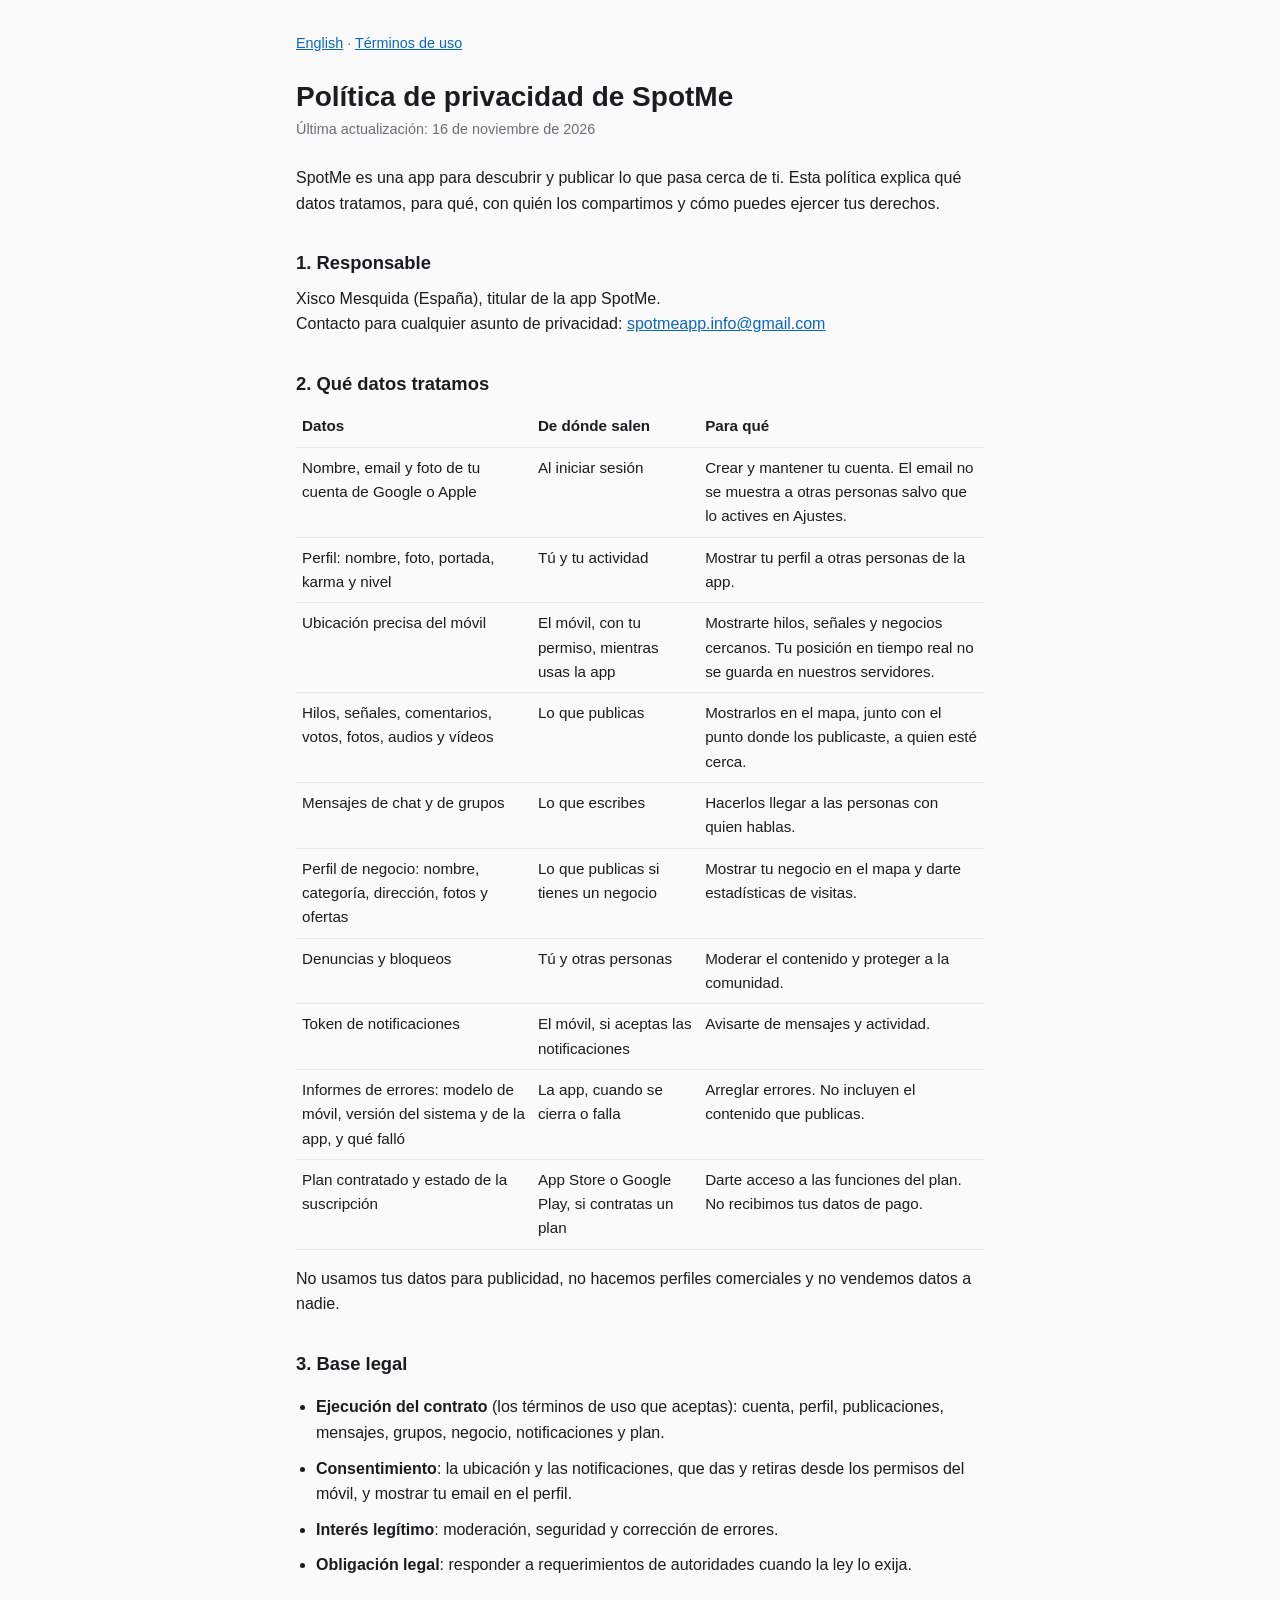
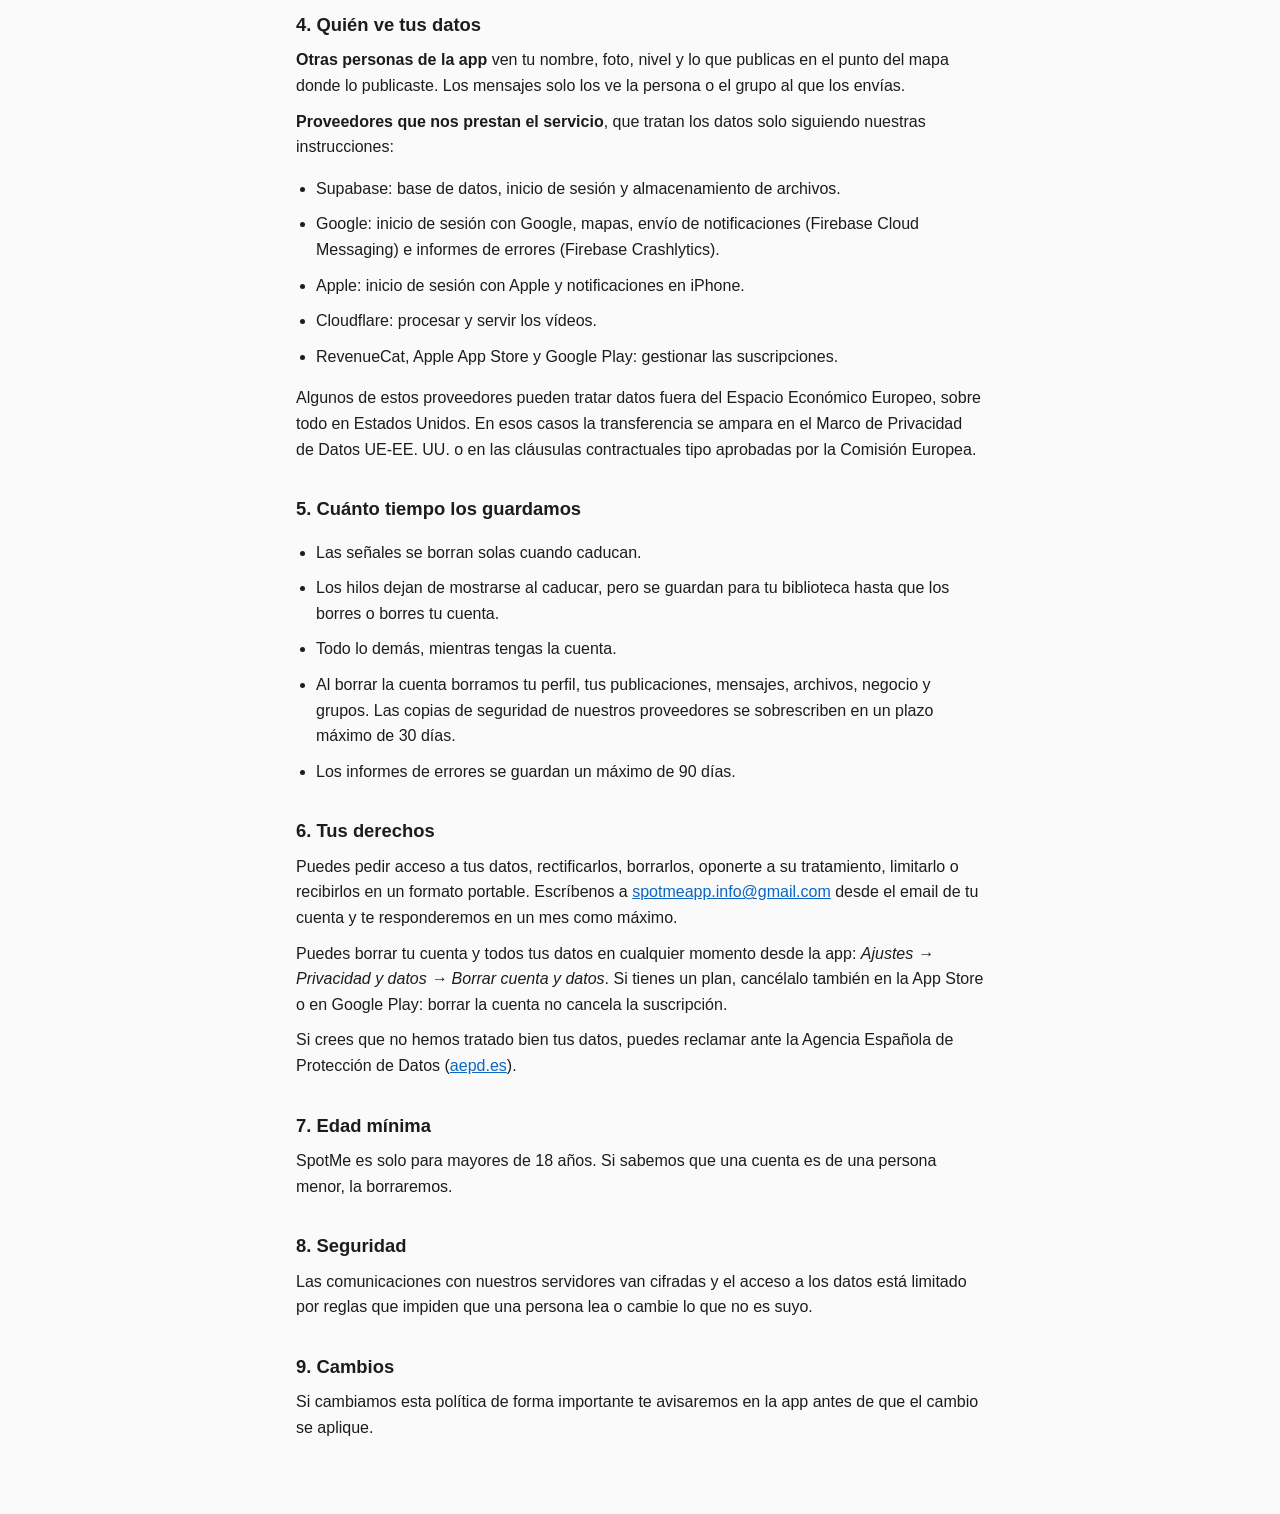
==== privacidad.html @ 39584b7f "Política de privacidad y términos de uso de SpotMe" ====
<!doctype html>
<html lang="es">
<head>
<meta charset="utf-8">
<meta name="viewport" content="width=device-width, initial-scale=1">
<title>Política de privacidad · SpotMe</title>
<link rel="stylesheet" href="style.css">
</head>
<body>
<main>
<nav><a href="privacy.html">English</a> · <a href="terminos.html">Términos de uso</a></nav>
<h1>Política de privacidad de SpotMe</h1>
<p class="meta">Última actualización: 16 de noviembre de 2026</p>

<p>SpotMe es una app para descubrir y publicar lo que pasa cerca de ti. Esta política explica qué datos tratamos, para qué, con quién los compartimos y cómo puedes ejercer tus derechos.</p>

<h2>1. Responsable</h2>
<p>Xisco Mesquida (España), titular de la app SpotMe.<br>
Contacto para cualquier asunto de privacidad: <a href="mailto:spotmeapp.info@gmail.com">spotmeapp.info@gmail.com</a></p>

<h2>2. Qué datos tratamos</h2>
<table>
<thead><tr><th>Datos</th><th>De dónde salen</th><th>Para qué</th></tr></thead>
<tbody>
<tr><td>Nombre, email y foto de tu cuenta de Google o Apple</td><td>Al iniciar sesión</td><td>Crear y mantener tu cuenta. El email no se muestra a otras personas salvo que lo actives en Ajustes.</td></tr>
<tr><td>Perfil: nombre, foto, portada, karma y nivel</td><td>Tú y tu actividad</td><td>Mostrar tu perfil a otras personas de la app.</td></tr>
<tr><td>Ubicación precisa del móvil</td><td>El móvil, con tu permiso, mientras usas la app</td><td>Mostrarte hilos, señales y negocios cercanos. Tu posición en tiempo real no se guarda en nuestros servidores.</td></tr>
<tr><td>Hilos, señales, comentarios, votos, fotos, audios y vídeos</td><td>Lo que publicas</td><td>Mostrarlos en el mapa, junto con el punto donde los publicaste, a quien esté cerca.</td></tr>
<tr><td>Mensajes de chat y de grupos</td><td>Lo que escribes</td><td>Hacerlos llegar a las personas con quien hablas.</td></tr>
<tr><td>Perfil de negocio: nombre, categoría, dirección, fotos y ofertas</td><td>Lo que publicas si tienes un negocio</td><td>Mostrar tu negocio en el mapa y darte estadísticas de visitas.</td></tr>
<tr><td>Denuncias y bloqueos</td><td>Tú y otras personas</td><td>Moderar el contenido y proteger a la comunidad.</td></tr>
<tr><td>Token de notificaciones</td><td>El móvil, si aceptas las notificaciones</td><td>Avisarte de mensajes y actividad.</td></tr>
<tr><td>Informes de errores: modelo de móvil, versión del sistema y de la app, y qué falló</td><td>La app, cuando se cierra o falla</td><td>Arreglar errores. No incluyen el contenido que publicas.</td></tr>
<tr><td>Plan contratado y estado de la suscripción</td><td>App Store o Google Play, si contratas un plan</td><td>Darte acceso a las funciones del plan. No recibimos tus datos de pago.</td></tr>
</tbody>
</table>
<p>No usamos tus datos para publicidad, no hacemos perfiles comerciales y no vendemos datos a nadie.</p>

<h2>3. Base legal</h2>
<ul>
<li><strong>Ejecución del contrato</strong> (los términos de uso que aceptas): cuenta, perfil, publicaciones, mensajes, grupos, negocio, notificaciones y plan.</li>
<li><strong>Consentimiento</strong>: la ubicación y las notificaciones, que das y retiras desde los permisos del móvil, y mostrar tu email en el perfil.</li>
<li><strong>Interés legítimo</strong>: moderación, seguridad y corrección de errores.</li>
<li><strong>Obligación legal</strong>: responder a requerimientos de autoridades cuando la ley lo exija.</li>
</ul>

<h2>4. Quién ve tus datos</h2>
<p><strong>Otras personas de la app</strong> ven tu nombre, foto, nivel y lo que publicas en el punto del mapa donde lo publicaste. Los mensajes solo los ve la persona o el grupo al que los envías.</p>
<p><strong>Proveedores que nos prestan el servicio</strong>, que tratan los datos solo siguiendo nuestras instrucciones:</p>
<ul>
<li>Supabase: base de datos, inicio de sesión y almacenamiento de archivos.</li>
<li>Google: inicio de sesión con Google, mapas, envío de notificaciones (Firebase Cloud Messaging) e informes de errores (Firebase Crashlytics).</li>
<li>Apple: inicio de sesión con Apple y notificaciones en iPhone.</li>
<li>Cloudflare: procesar y servir los vídeos.</li>
<li>RevenueCat, Apple App Store y Google Play: gestionar las suscripciones.</li>
</ul>
<p>Algunos de estos proveedores pueden tratar datos fuera del Espacio Económico Europeo, sobre todo en Estados Unidos. En esos casos la transferencia se ampara en el Marco de Privacidad de Datos UE-EE. UU. o en las cláusulas contractuales tipo aprobadas por la Comisión Europea.</p>

<h2>5. Cuánto tiempo los guardamos</h2>
<ul>
<li>Las señales se borran solas cuando caducan.</li>
<li>Los hilos dejan de mostrarse al caducar, pero se guardan para tu biblioteca hasta que los borres o borres tu cuenta.</li>
<li>Todo lo demás, mientras tengas la cuenta.</li>
<li>Al borrar la cuenta borramos tu perfil, tus publicaciones, mensajes, archivos, negocio y grupos. Las copias de seguridad de nuestros proveedores se sobrescriben en un plazo máximo de 30 días.</li>
<li>Los informes de errores se guardan un máximo de 90 días.</li>
</ul>

<h2>6. Tus derechos</h2>
<p>Puedes pedir acceso a tus datos, rectificarlos, borrarlos, oponerte a su tratamiento, limitarlo o recibirlos en un formato portable. Escríbenos a <a href="mailto:spotmeapp.info@gmail.com">spotmeapp.info@gmail.com</a> desde el email de tu cuenta y te responderemos en un mes como máximo.</p>
<p>Puedes borrar tu cuenta y todos tus datos en cualquier momento desde la app: <em>Ajustes → Privacidad y datos → Borrar cuenta y datos</em>. Si tienes un plan, cancélalo también en la App Store o en Google Play: borrar la cuenta no cancela la suscripción.</p>
<p>Si crees que no hemos tratado bien tus datos, puedes reclamar ante la Agencia Española de Protección de Datos (<a href="https://www.aepd.es">aepd.es</a>).</p>

<h2>7. Edad mínima</h2>
<p>SpotMe es solo para mayores de 18 años. Si sabemos que una cuenta es de una persona menor, la borraremos.</p>

<h2>8. Seguridad</h2>
<p>Las comunicaciones con nuestros servidores van cifradas y el acceso a los datos está limitado por reglas que impiden que una persona lea o cambie lo que no es suyo.</p>

<h2>9. Cambios</h2>
<p>Si cambiamos esta política de forma importante te avisaremos en la app antes de que el cambio se aplique.</p>
</main>
</body>
</html>
---- style.css ----
:root {
  --bg: #fafafa;
  --fg: #1c1c1e;
  --muted: #6e6e73;
  --line: #e5e5ea;
  --link: #0a66c2;
}
@media (prefers-color-scheme: dark) {
  :root {
    --bg: #0b0b0c;
    --fg: #f2f2f7;
    --muted: #a1a1a6;
    --line: #2c2c2e;
    --link: #64b5ff;
  }
}
* { box-sizing: border-box; }
body {
  margin: 0;
  background: var(--bg);
  color: var(--fg);
  font: 16px/1.6 -apple-system, BlinkMacSystemFont, "Segoe UI", Roboto, sans-serif;
}
main { max-width: 720px; margin: 0 auto; padding: 32px 16px 64px; }
h1 { font-size: 1.75rem; line-height: 1.25; margin: 0 0 4px; }
h2 { font-size: 1.15rem; margin: 32px 0 8px; }
p, li { margin: 0 0 10px; }
ul { padding-left: 20px; }
a { color: var(--link); }
.meta { color: var(--muted); font-size: 0.9rem; margin-bottom: 24px; }
nav { font-size: 0.9rem; margin-bottom: 24px; color: var(--muted); }
table { width: 100%; border-collapse: collapse; font-size: 0.95rem; margin: 8px 0 16px; }
th, td { text-align: left; vertical-align: top; padding: 8px 6px; border-bottom: 1px solid var(--line); }
th { font-weight: 600; }
@media (max-width: 520px) {
  table, thead, tbody, tr, th, td { display: block; }
  thead { display: none; }
  td { border: 0; padding: 2px 0; }
  tr { border-bottom: 1px solid var(--line); padding: 8px 0; }
}
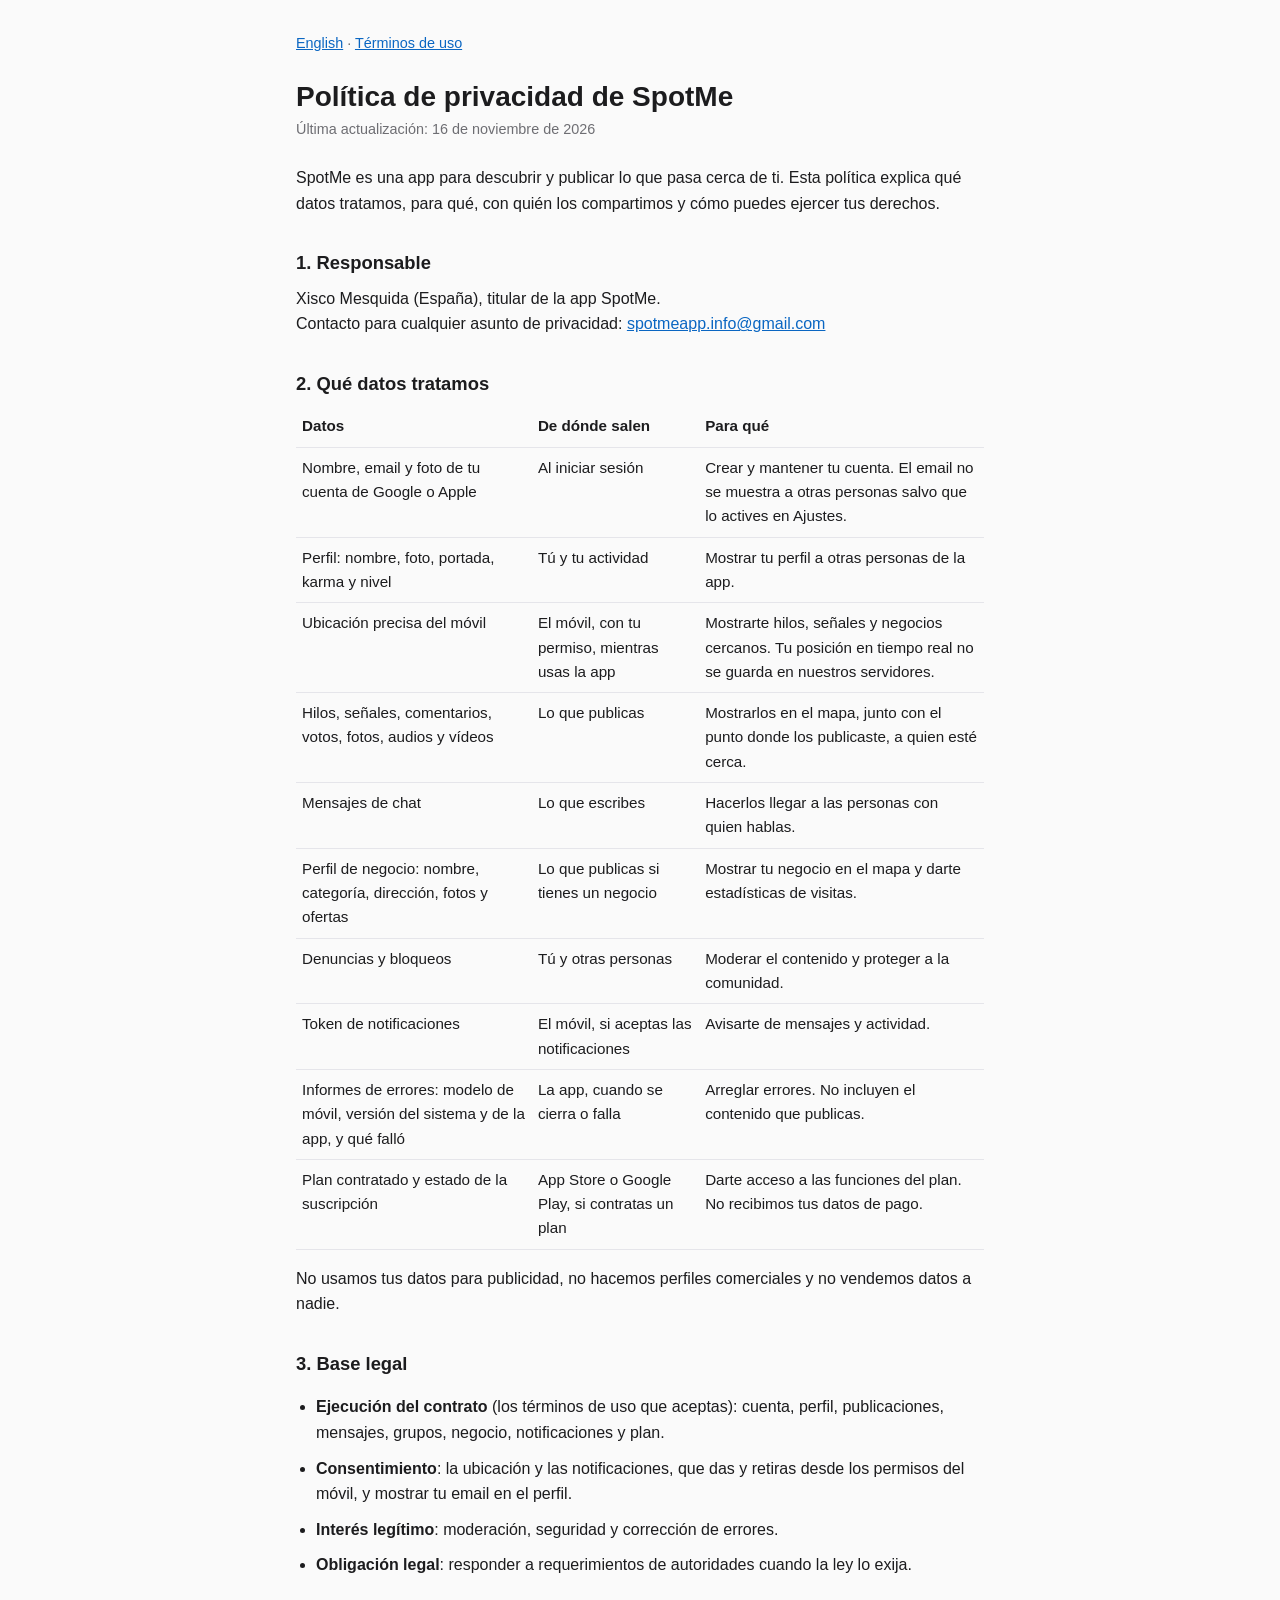
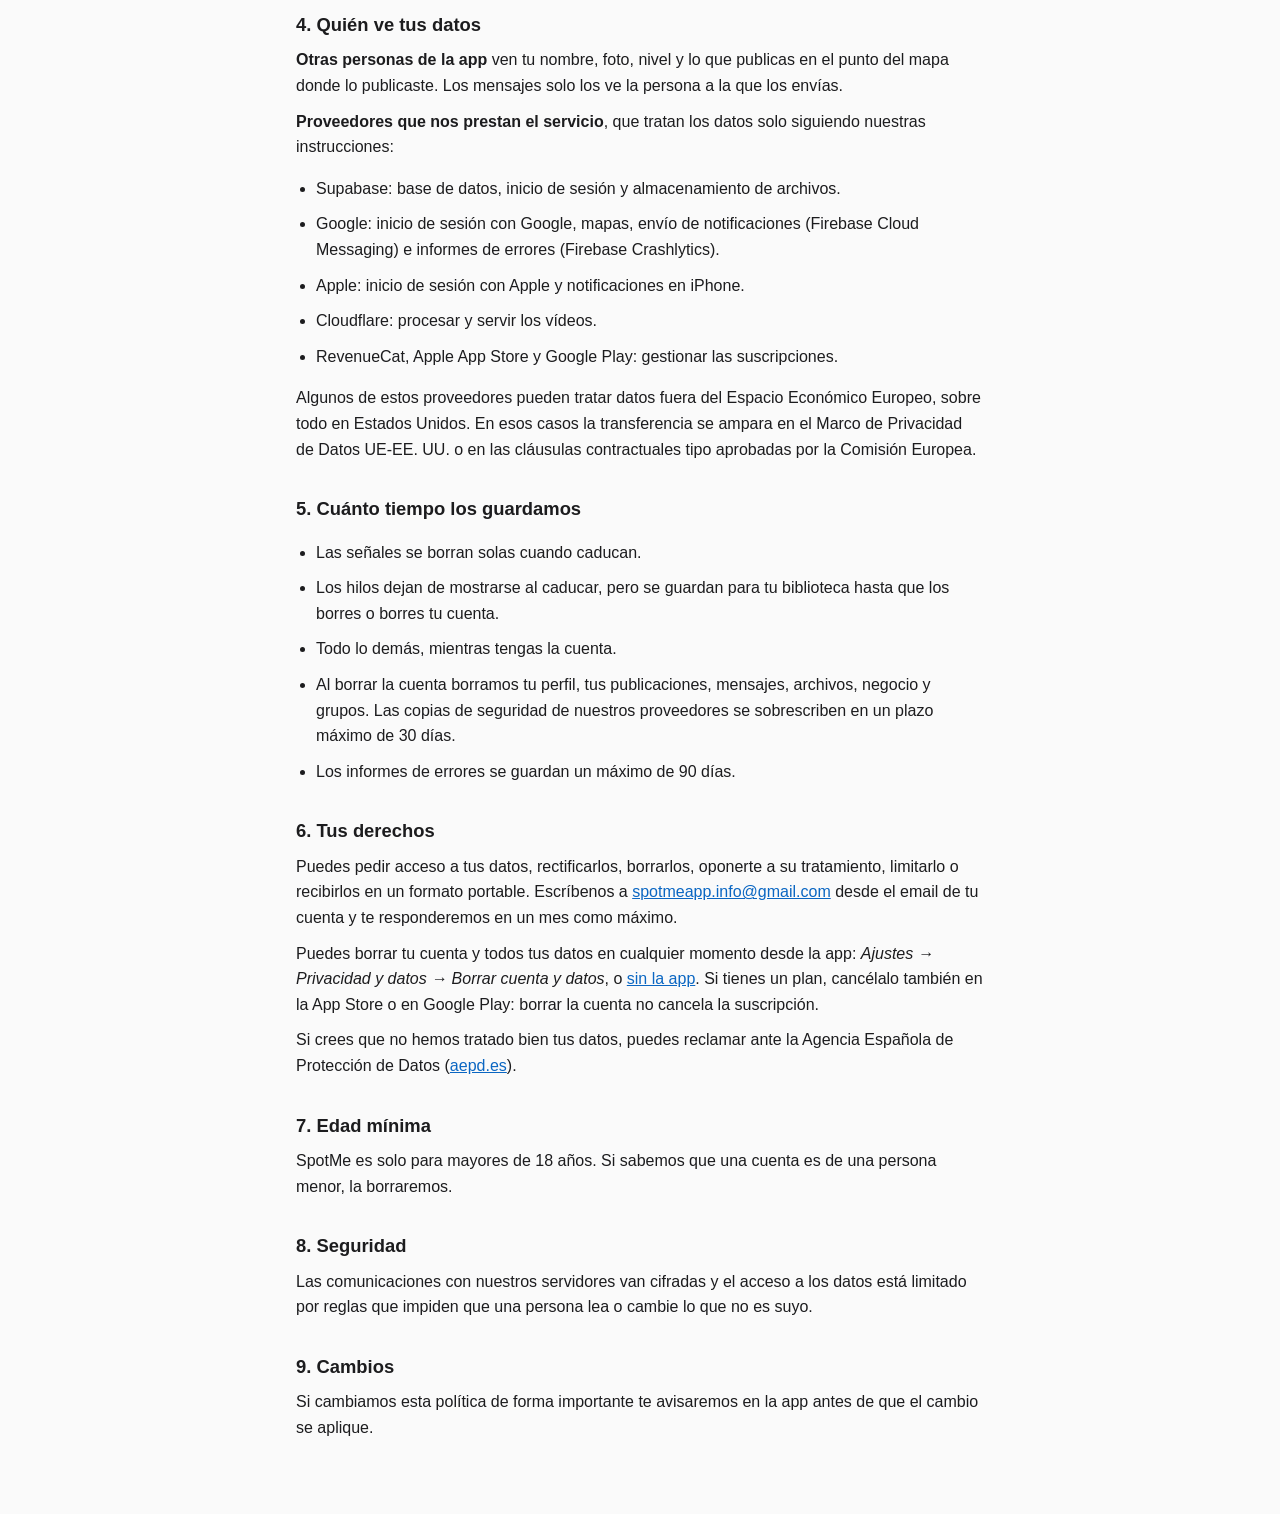
==== commit 30d473ed: "Página para borrar la cuenta sin la app; los grupos no tienen chat" ====
--- a/privacidad.html
+++ b/privacidad.html
@@ -26,7 +26,7 @@
 <tr><td>Perfil: nombre, foto, portada, karma y nivel</td><td>Tú y tu actividad</td><td>Mostrar tu perfil a otras personas de la app.</td></tr>
 <tr><td>Ubicación precisa del móvil</td><td>El móvil, con tu permiso, mientras usas la app</td><td>Mostrarte hilos, señales y negocios cercanos. Tu posición en tiempo real no se guarda en nuestros servidores.</td></tr>
 <tr><td>Hilos, señales, comentarios, votos, fotos, audios y vídeos</td><td>Lo que publicas</td><td>Mostrarlos en el mapa, junto con el punto donde los publicaste, a quien esté cerca.</td></tr>
-<tr><td>Mensajes de chat y de grupos</td><td>Lo que escribes</td><td>Hacerlos llegar a las personas con quien hablas.</td></tr>
+<tr><td>Mensajes de chat</td><td>Lo que escribes</td><td>Hacerlos llegar a las personas con quien hablas.</td></tr>
 <tr><td>Perfil de negocio: nombre, categoría, dirección, fotos y ofertas</td><td>Lo que publicas si tienes un negocio</td><td>Mostrar tu negocio en el mapa y darte estadísticas de visitas.</td></tr>
 <tr><td>Denuncias y bloqueos</td><td>Tú y otras personas</td><td>Moderar el contenido y proteger a la comunidad.</td></tr>
 <tr><td>Token de notificaciones</td><td>El móvil, si aceptas las notificaciones</td><td>Avisarte de mensajes y actividad.</td></tr>
@@ -45,7 +45,7 @@
 </ul>
 
 <h2>4. Quién ve tus datos</h2>
-<p><strong>Otras personas de la app</strong> ven tu nombre, foto, nivel y lo que publicas en el punto del mapa donde lo publicaste. Los mensajes solo los ve la persona o el grupo al que los envías.</p>
+<p><strong>Otras personas de la app</strong> ven tu nombre, foto, nivel y lo que publicas en el punto del mapa donde lo publicaste. Los mensajes solo los ve la persona a la que los envías.</p>
 <p><strong>Proveedores que nos prestan el servicio</strong>, que tratan los datos solo siguiendo nuestras instrucciones:</p>
 <ul>
 <li>Supabase: base de datos, inicio de sesión y almacenamiento de archivos.</li>
@@ -67,7 +67,7 @@
 
 <h2>6. Tus derechos</h2>
 <p>Puedes pedir acceso a tus datos, rectificarlos, borrarlos, oponerte a su tratamiento, limitarlo o recibirlos en un formato portable. Escríbenos a <a href="mailto:spotmeapp.info@gmail.com">spotmeapp.info@gmail.com</a> desde el email de tu cuenta y te responderemos en un mes como máximo.</p>
-<p>Puedes borrar tu cuenta y todos tus datos en cualquier momento desde la app: <em>Ajustes → Privacidad y datos → Borrar cuenta y datos</em>. Si tienes un plan, cancélalo también en la App Store o en Google Play: borrar la cuenta no cancela la suscripción.</p>
+<p>Puedes borrar tu cuenta y todos tus datos en cualquier momento desde la app: <em>Ajustes → Privacidad y datos → Borrar cuenta y datos</em>, o <a href="borrar-cuenta.html">sin la app</a>. Si tienes un plan, cancélalo también en la App Store o en Google Play: borrar la cuenta no cancela la suscripción.</p>
 <p>Si crees que no hemos tratado bien tus datos, puedes reclamar ante la Agencia Española de Protección de Datos (<a href="https://www.aepd.es">aepd.es</a>).</p>
 
 <h2>7. Edad mínima</h2>
